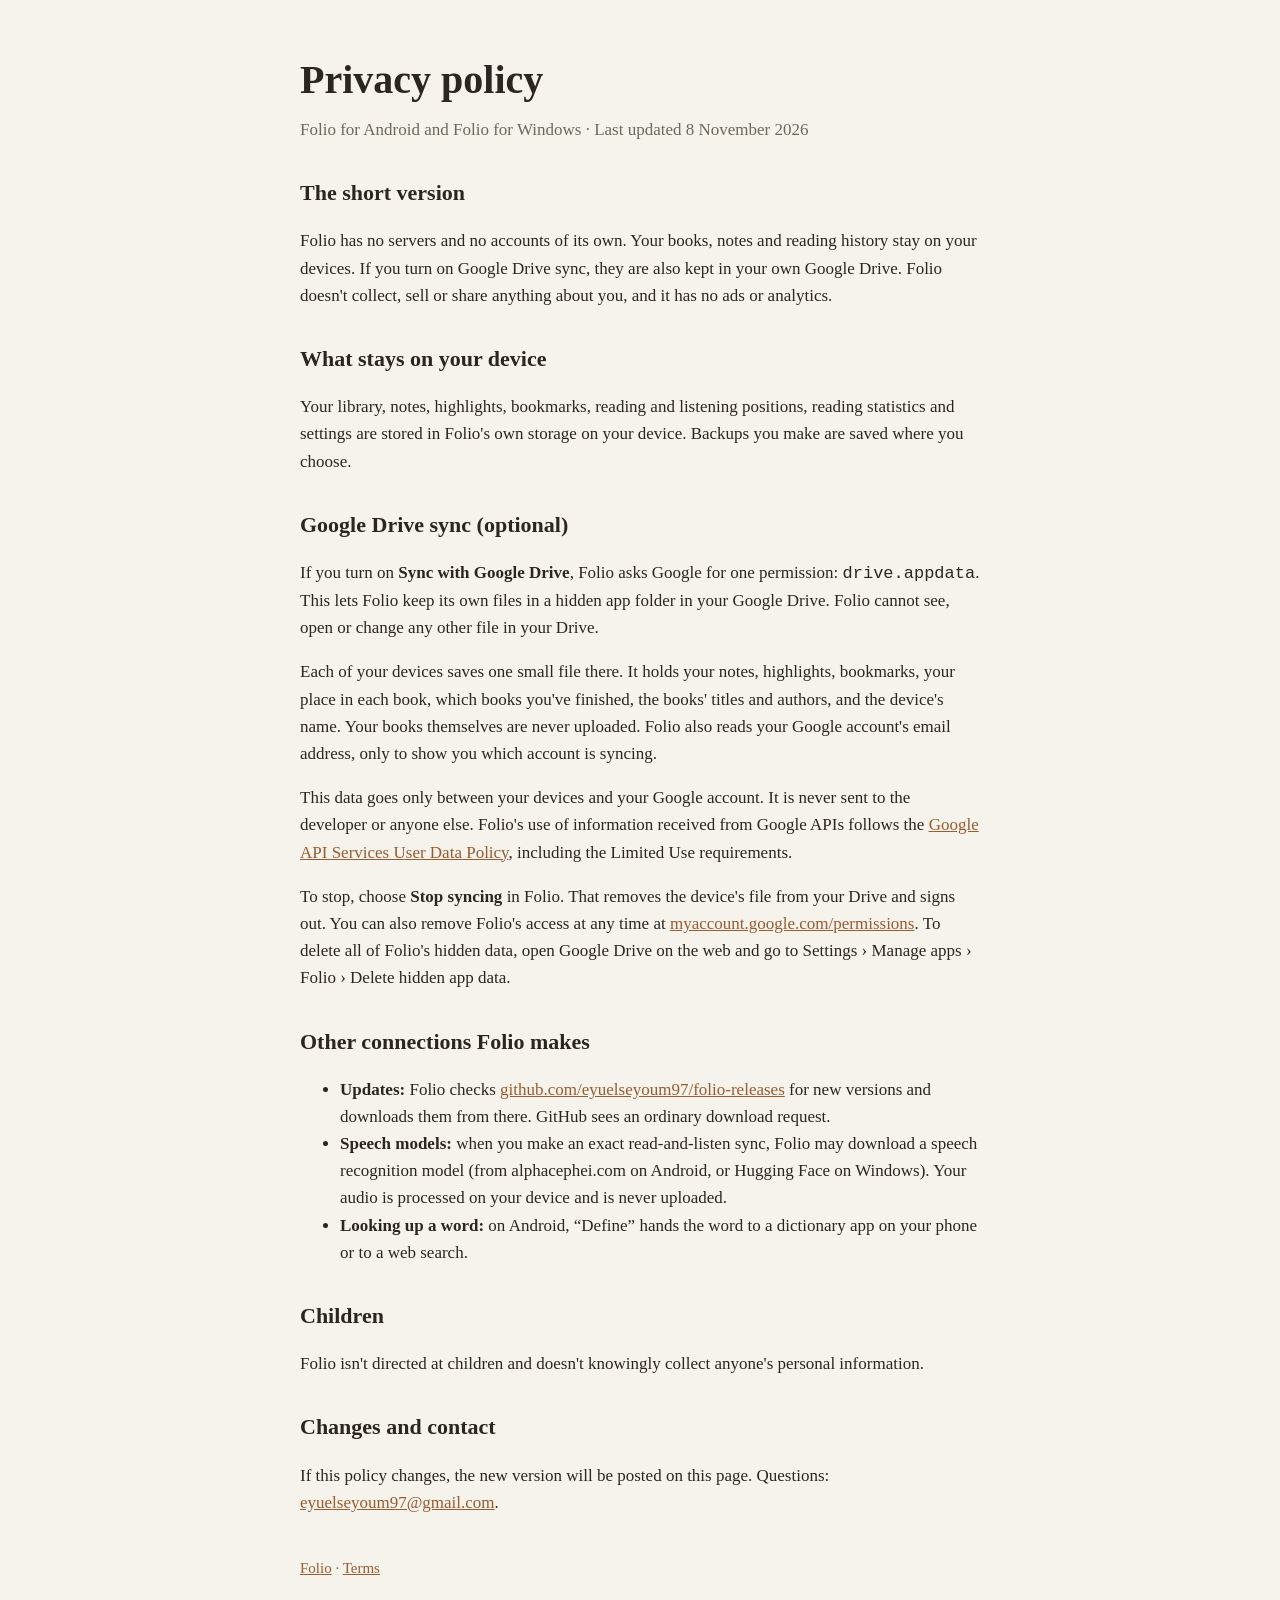
==== docs/privacy.html @ cbee8eb1 "Folio home page, privacy policy and terms" ====
<!doctype html><html lang="en"><head><meta charset="utf-8"><meta name="viewport" content="width=device-width,initial-scale=1">
<title>Folio privacy policy</title><link rel="stylesheet" href="style.css"></head><body><main>
<h1>Privacy policy</h1>
<p class="sub">Folio for Android and Folio for Windows · Last updated 8 November 2026</p>

<h2>The short version</h2>
<p>Folio has no servers and no accounts of its own. Your books, notes and reading history stay on your devices. If you turn on Google Drive sync, they are also kept in your own Google Drive. Folio doesn't collect, sell or share anything about you, and it has no ads or analytics.</p>

<h2>What stays on your device</h2>
<p>Your library, notes, highlights, bookmarks, reading and listening positions, reading statistics and settings are stored in Folio's own storage on your device. Backups you make are saved where you choose.</p>

<h2>Google Drive sync (optional)</h2>
<p>If you turn on <b>Sync with Google Drive</b>, Folio asks Google for one permission: <code>drive.appdata</code>. This lets Folio keep its own files in a hidden app folder in your Google Drive. Folio cannot see, open or change any other file in your Drive.</p>
<p>Each of your devices saves one small file there. It holds your notes, highlights, bookmarks, your place in each book, which books you've finished, the books' titles and authors, and the device's name. Your books themselves are never uploaded. Folio also reads your Google account's email address, only to show you which account is syncing.</p>
<p>This data goes only between your devices and your Google account. It is never sent to the developer or anyone else. Folio's use of information received from Google APIs follows the <a href="https://developers.google.com/terms/api-services-user-data-policy">Google API Services User Data Policy</a>, including the Limited Use requirements.</p>
<p>To stop, choose <b>Stop syncing</b> in Folio. That removes the device's file from your Drive and signs out. You can also remove Folio's access at any time at <a href="https://myaccount.google.com/permissions">myaccount.google.com/permissions</a>. To delete all of Folio's hidden data, open Google Drive on the web and go to Settings › Manage apps › Folio › Delete hidden app data.</p>

<h2>Other connections Folio makes</h2>
<ul>
<li><b>Updates:</b> Folio checks <a href="https://github.com/eyuelseyoum97/folio-releases">github.com/eyuelseyoum97/folio-releases</a> for new versions and downloads them from there. GitHub sees an ordinary download request.</li>
<li><b>Speech models:</b> when you make an exact read-and-listen sync, Folio may download a speech recognition model (from alphacephei.com on Android, or Hugging Face on Windows). Your audio is processed on your device and is never uploaded.</li>
<li><b>Looking up a word:</b> on Android, “Define” hands the word to a dictionary app on your phone or to a web search.</li>
</ul>

<h2>Children</h2>
<p>Folio isn't directed at children and doesn't knowingly collect anyone's personal information.</p>

<h2>Changes and contact</h2>
<p>If this policy changes, the new version will be posted on this page. Questions: <a href="mailto:eyuelseyoum97@gmail.com">eyuelseyoum97@gmail.com</a>.</p>
<nav><a href="index.html">Folio</a> · <a href="terms.html">Terms</a></nav>
</main></body></html>
---- docs/style.css ----
:root{--bg:#f6f3ec;--fg:#2b2620;--muted:#6f675c;--accent:#9a5b2e;--card:#fffdf8}
@media (prefers-color-scheme:dark){:root{--bg:#1c1a17;--fg:#ece6dc;--muted:#a59c8f;--accent:#e0a36f;--card:#26231f}}
body{margin:0;background:var(--bg);color:var(--fg);font:17px/1.6 Georgia,"Times New Roman",serif}
main{max-width:680px;margin:0 auto;padding:48px 16px 64px}
h1{font-size:40px;margin:0 0 4px}h2{font-size:22px;margin:32px 0 6px}
p,li{color:var(--fg)}.sub{color:var(--muted);margin:0 0 28px}
a{color:var(--accent)}nav{margin-top:40px;font-size:15px;color:var(--muted)}
.card{background:var(--card);border-radius:14px;padding:4px 20px;margin:20px 0}
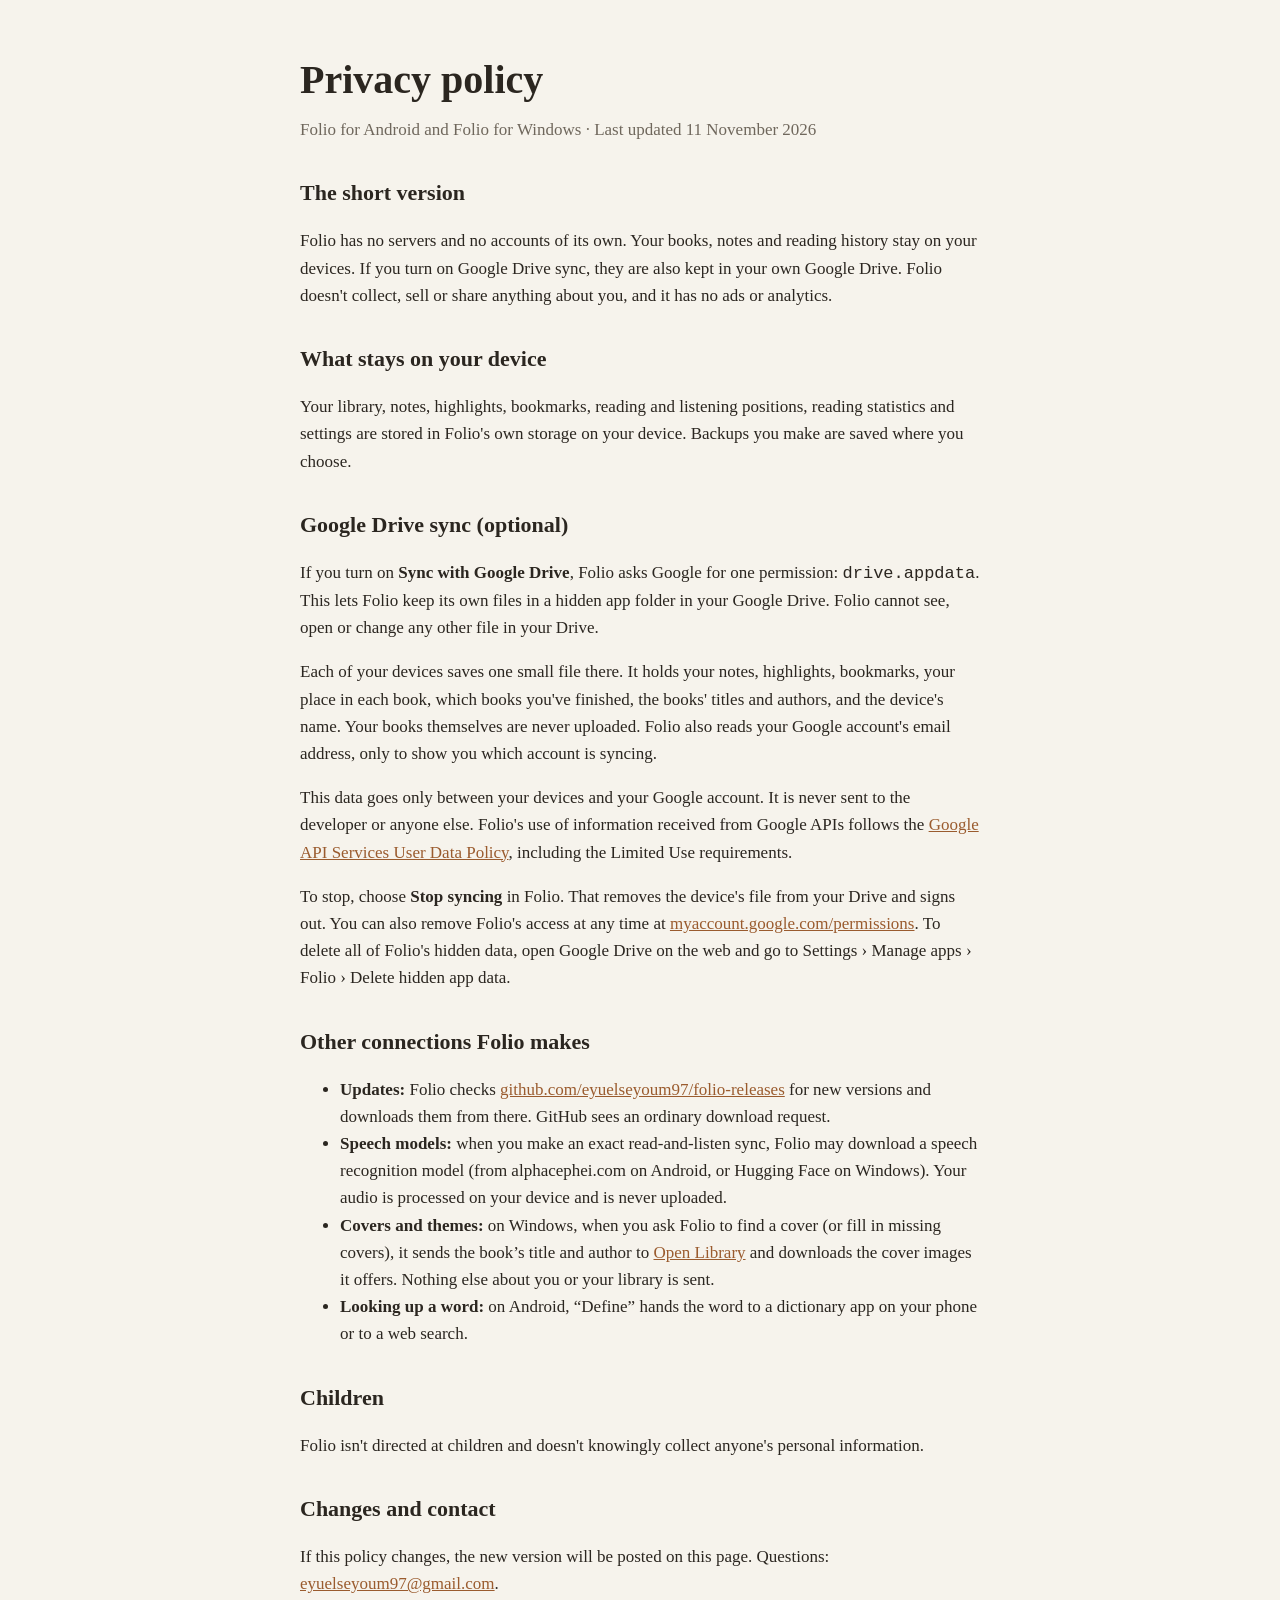
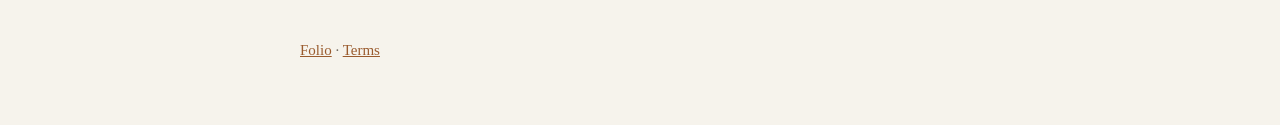
==== commit f1f7e01b: "Privacy policy: Open Library cover lookups (Folio for Windows 2.0)" ====
--- a/docs/privacy.html
+++ b/docs/privacy.html
@@ -1,7 +1,7 @@
 <!doctype html><html lang="en"><head><meta charset="utf-8"><meta name="viewport" content="width=device-width,initial-scale=1">
 <title>Folio privacy policy</title><link rel="stylesheet" href="style.css"></head><body><main>
 <h1>Privacy policy</h1>
-<p class="sub">Folio for Android and Folio for Windows · Last updated 8 November 2026</p>
+<p class="sub">Folio for Android and Folio for Windows · Last updated 11 November 2026</p>
 
 <h2>The short version</h2>
 <p>Folio has no servers and no accounts of its own. Your books, notes and reading history stay on your devices. If you turn on Google Drive sync, they are also kept in your own Google Drive. Folio doesn't collect, sell or share anything about you, and it has no ads or analytics.</p>
@@ -19,6 +19,7 @@
 <ul>
 <li><b>Updates:</b> Folio checks <a href="https://github.com/eyuelseyoum97/folio-releases">github.com/eyuelseyoum97/folio-releases</a> for new versions and downloads them from there. GitHub sees an ordinary download request.</li>
 <li><b>Speech models:</b> when you make an exact read-and-listen sync, Folio may download a speech recognition model (from alphacephei.com on Android, or Hugging Face on Windows). Your audio is processed on your device and is never uploaded.</li>
+<li><b>Covers and themes:</b> on Windows, when you ask Folio to find a cover (or fill in missing covers), it sends the book’s title and author to <a href="https://openlibrary.org">Open Library</a> and downloads the cover images it offers. Nothing else about you or your library is sent.</li>
 <li><b>Looking up a word:</b> on Android, “Define” hands the word to a dictionary app on your phone or to a web search.</li>
 </ul>
 
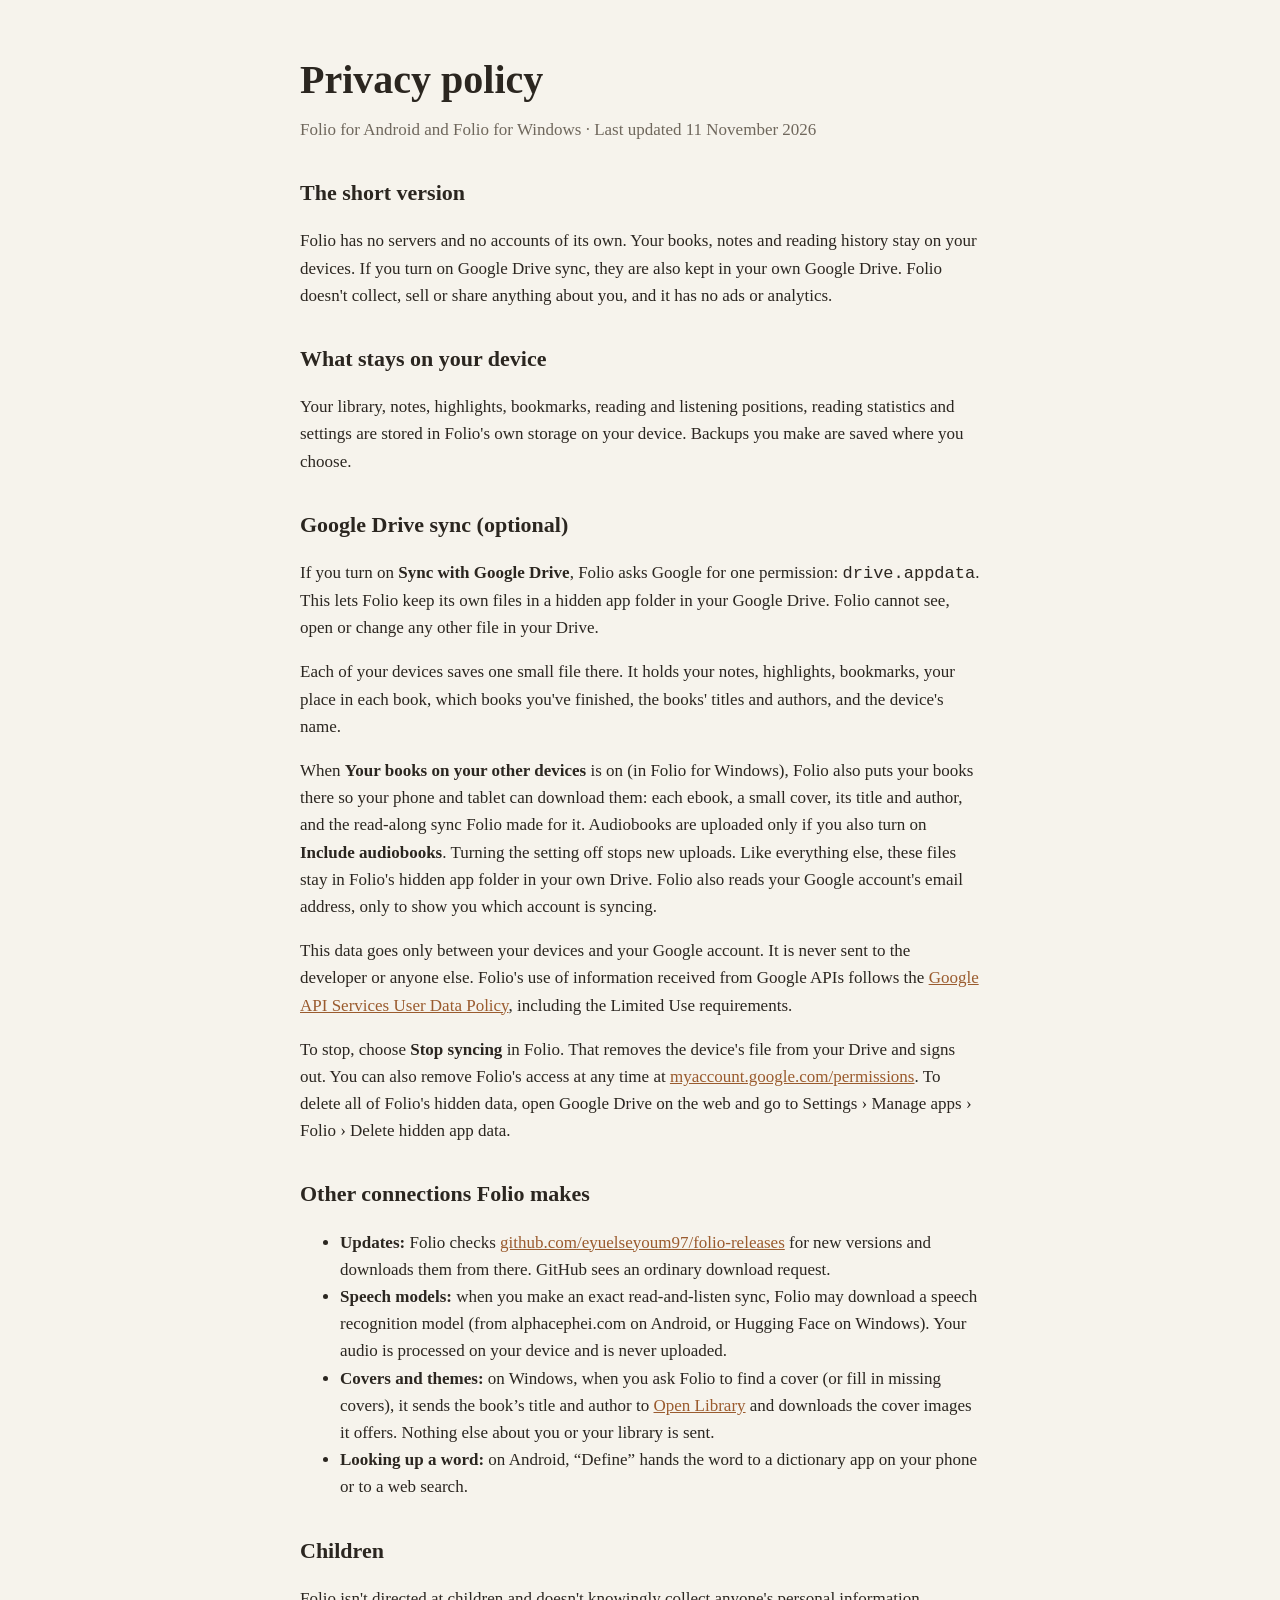
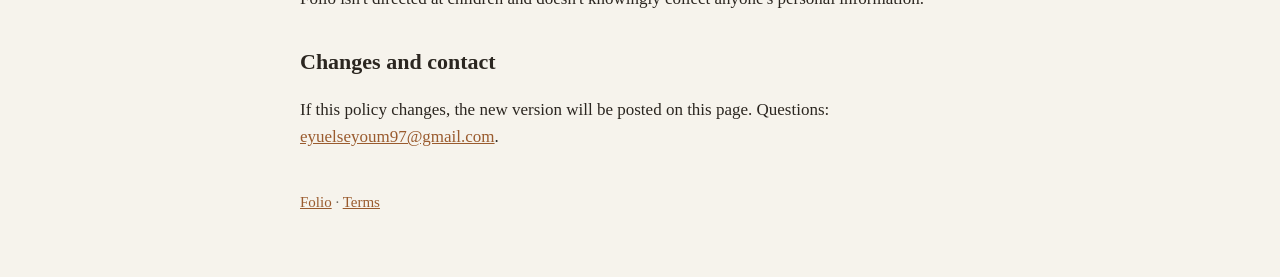
==== commit 30991610: "Privacy: books in your Drive app folder" ====
--- a/docs/privacy.html
+++ b/docs/privacy.html
@@ -11,7 +11,8 @@
 
 <h2>Google Drive sync (optional)</h2>
 <p>If you turn on <b>Sync with Google Drive</b>, Folio asks Google for one permission: <code>drive.appdata</code>. This lets Folio keep its own files in a hidden app folder in your Google Drive. Folio cannot see, open or change any other file in your Drive.</p>
-<p>Each of your devices saves one small file there. It holds your notes, highlights, bookmarks, your place in each book, which books you've finished, the books' titles and authors, and the device's name. Your books themselves are never uploaded. Folio also reads your Google account's email address, only to show you which account is syncing.</p>
+<p>Each of your devices saves one small file there. It holds your notes, highlights, bookmarks, your place in each book, which books you've finished, the books' titles and authors, and the device's name.</p>
+<p>When <b>Your books on your other devices</b> is on (in Folio for Windows), Folio also puts your books there so your phone and tablet can download them: each ebook, a small cover, its title and author, and the read-along sync Folio made for it. Audiobooks are uploaded only if you also turn on <b>Include audiobooks</b>. Turning the setting off stops new uploads. Like everything else, these files stay in Folio's hidden app folder in your own Drive. Folio also reads your Google account's email address, only to show you which account is syncing.</p>
 <p>This data goes only between your devices and your Google account. It is never sent to the developer or anyone else. Folio's use of information received from Google APIs follows the <a href="https://developers.google.com/terms/api-services-user-data-policy">Google API Services User Data Policy</a>, including the Limited Use requirements.</p>
 <p>To stop, choose <b>Stop syncing</b> in Folio. That removes the device's file from your Drive and signs out. You can also remove Folio's access at any time at <a href="https://myaccount.google.com/permissions">myaccount.google.com/permissions</a>. To delete all of Folio's hidden data, open Google Drive on the web and go to Settings › Manage apps › Folio › Delete hidden app data.</p>
 
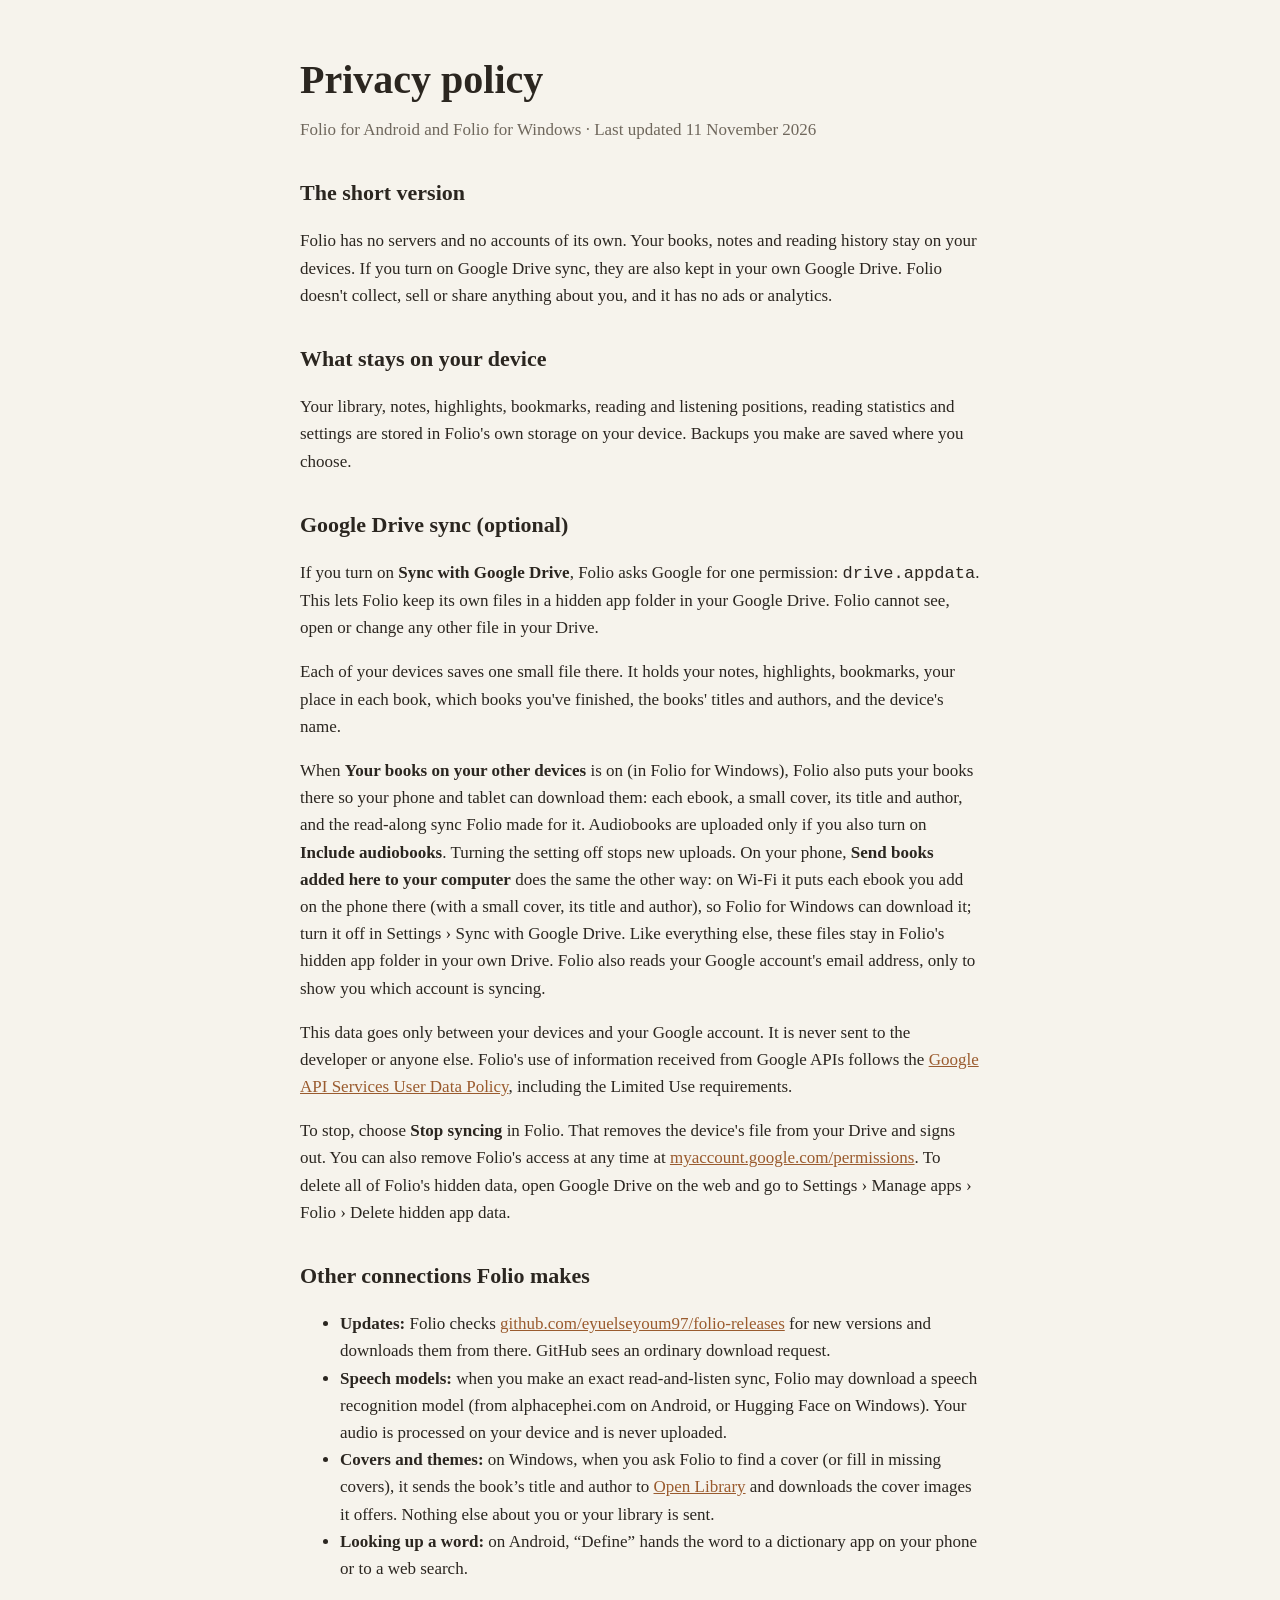
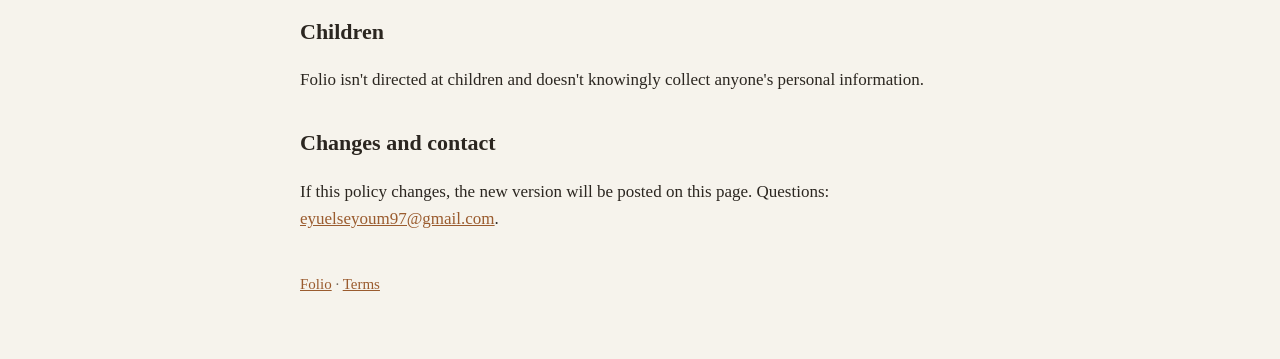
==== commit 1470a749: "Privacy: books sent from the phone" ====
--- a/docs/privacy.html
+++ b/docs/privacy.html
@@ -12,7 +12,7 @@
 <h2>Google Drive sync (optional)</h2>
 <p>If you turn on <b>Sync with Google Drive</b>, Folio asks Google for one permission: <code>drive.appdata</code>. This lets Folio keep its own files in a hidden app folder in your Google Drive. Folio cannot see, open or change any other file in your Drive.</p>
 <p>Each of your devices saves one small file there. It holds your notes, highlights, bookmarks, your place in each book, which books you've finished, the books' titles and authors, and the device's name.</p>
-<p>When <b>Your books on your other devices</b> is on (in Folio for Windows), Folio also puts your books there so your phone and tablet can download them: each ebook, a small cover, its title and author, and the read-along sync Folio made for it. Audiobooks are uploaded only if you also turn on <b>Include audiobooks</b>. Turning the setting off stops new uploads. Like everything else, these files stay in Folio's hidden app folder in your own Drive. Folio also reads your Google account's email address, only to show you which account is syncing.</p>
+<p>When <b>Your books on your other devices</b> is on (in Folio for Windows), Folio also puts your books there so your phone and tablet can download them: each ebook, a small cover, its title and author, and the read-along sync Folio made for it. Audiobooks are uploaded only if you also turn on <b>Include audiobooks</b>. Turning the setting off stops new uploads. On your phone, <b>Send books added here to your computer</b> does the same the other way: on Wi-Fi it puts each ebook you add on the phone there (with a small cover, its title and author), so Folio for Windows can download it; turn it off in Settings › Sync with Google Drive. Like everything else, these files stay in Folio's hidden app folder in your own Drive. Folio also reads your Google account's email address, only to show you which account is syncing.</p>
 <p>This data goes only between your devices and your Google account. It is never sent to the developer or anyone else. Folio's use of information received from Google APIs follows the <a href="https://developers.google.com/terms/api-services-user-data-policy">Google API Services User Data Policy</a>, including the Limited Use requirements.</p>
 <p>To stop, choose <b>Stop syncing</b> in Folio. That removes the device's file from your Drive and signs out. You can also remove Folio's access at any time at <a href="https://myaccount.google.com/permissions">myaccount.google.com/permissions</a>. To delete all of Folio's hidden data, open Google Drive on the web and go to Settings › Manage apps › Folio › Delete hidden app data.</p>
 
